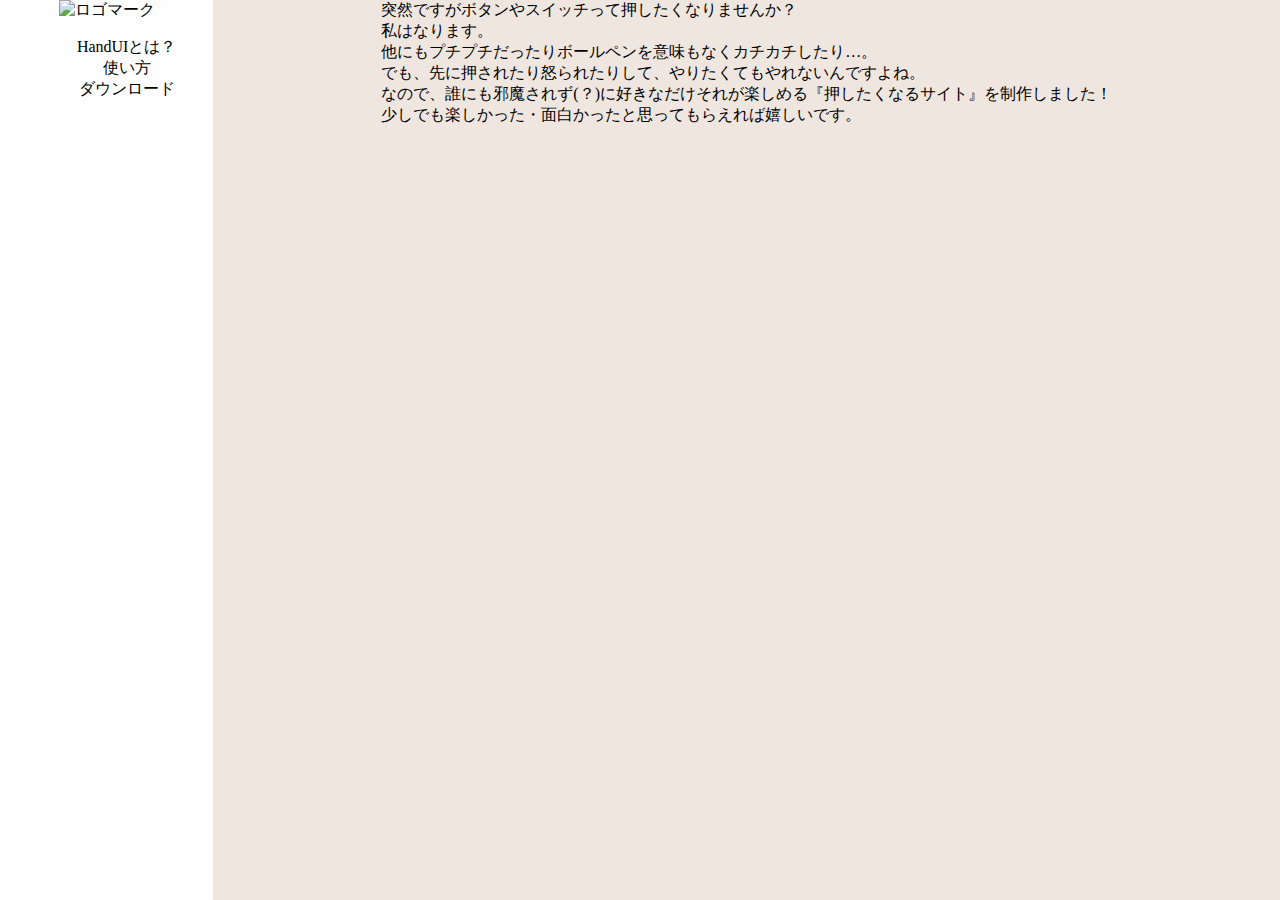
==== index.html @ 385af8a1 "HandUIのHPの新規ファイルです。" ====
<!DOCTYPE html>
<html lang="ja">
<head>
  <meta charset="UTF-8">
  <meta name="viewport" content="width=device-width">
  <link href="css/index.css" rel="stylesheet" >
  <title>Hand_UI</title>
</head>

<body>
  <div class="Container">
    <div class="aside">
      <img src="image/logo.png" alt="ロゴマーク">
      <nav class="Nav">
        <ul>
          <li>HandUIとは？</li>
          <li>使い方</li>
          <li>ダウンロード</li>
        </ul>
      </nav>
    </div>
    <main class="Main">
      突然ですがボタンやスイッチって押したくなりませんか？<br>
      私はなります。<br>
      他にもプチプチだったりボールペンを意味もなくカチカチしたり…。<br>
      でも、先に押されたり怒られたりして、やりたくてもやれないんですよね。<br>
      なので、誰にも邪魔されず(？)に好きなだけそれが楽しめる『押したくなるサイト』を制作しました！<br>
      少しでも楽しかった・面白かったと思ってもらえれば嬉しいです。
    </main>
  </div>

  <!--<a href="/Hand_UI.zip" download>ダウンロード</a>-->
</body>
</html>
---- css/index.css ----
body {
  all: initial;
  background-color: #EFE6E0;
}

.Container {
    display: grid;
    grid-template-columns: minmax(160px, 0.4fr) 2fr;
    align-items: start;
}

.aside{
  position: sticky;
  top: 0;
  height: 100vh;
  text-align: center;
  background-color: #fefefe;
}


.Main{
  height: 100vh;
  align-self: center;
  justify-self: center;
  background-color: #EFE6E0;
}

ul {
  list-style-type: none;
}
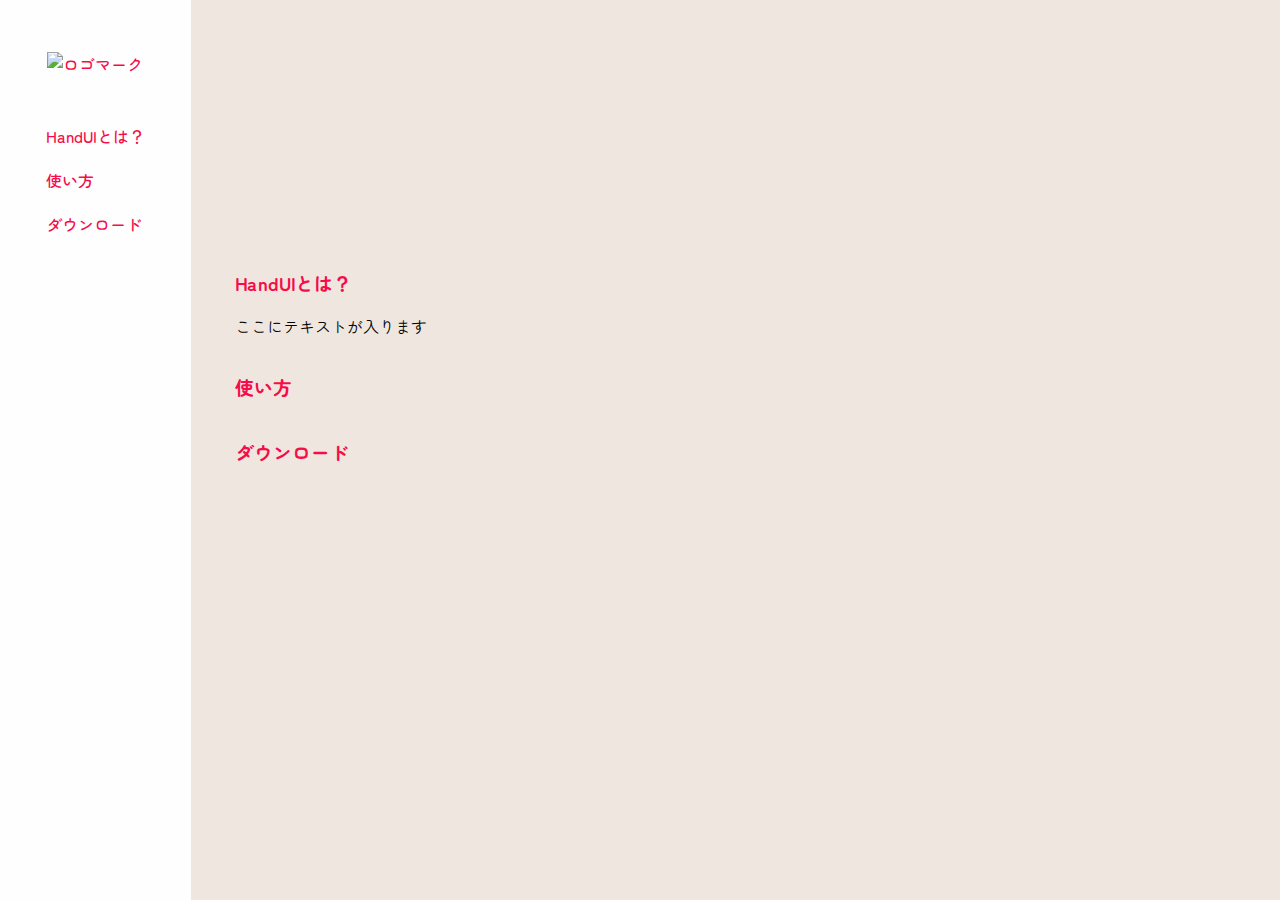
==== commit b4662767: "top画面を制作しました" ====
--- a/index.html
+++ b/index.html
@@ -3,6 +3,9 @@
 <head>
   <meta charset="UTF-8">
   <meta name="viewport" content="width=device-width">
+  <link rel="preconnect" href="https://fonts.googleapis.com">
+<link rel="preconnect" href="https://fonts.gstatic.com" crossorigin>
+<link href="https://fonts.googleapis.com/css2?family=Zen+Maru+Gothic:wght@400;500;700&display=swap" rel="stylesheet">
   <link href="css/index.css" rel="stylesheet" >
   <title>Hand_UI</title>
 </head>
@@ -10,7 +13,7 @@
 <body>
   <div class="Container">
     <div class="aside">
-      <img src="image/logo.png" alt="ロゴマーク">
+      <img src="image/logo.png" alt="ロゴマーク" id="logo">
       <nav class="Nav">
         <ul>
           <li>HandUIとは？</li>
@@ -20,12 +23,17 @@
       </nav>
     </div>
     <main class="Main">
-      突然ですがボタンやスイッチって押したくなりませんか？<br>
-      私はなります。<br>
-      他にもプチプチだったりボールペンを意味もなくカチカチしたり…。<br>
-      でも、先に押されたり怒られたりして、やりたくてもやれないんですよね。<br>
-      なので、誰にも邪魔されず(？)に好きなだけそれが楽しめる『押したくなるサイト』を制作しました！<br>
-      少しでも楽しかった・面白かったと思ってもらえれば嬉しいです。
+      <video src="/pythonデモ動画_高画質.mp4" loop autoplay muted></video>
+      <div class="about">
+        <h3>HandUIとは？</h3>
+        <p>ここにテキストが入ります</p>
+      </div>
+      <div class="use">
+        <h3>使い方</h3>
+      </div>
+      <div class="dl">
+        <h3>ダウンロード</h3>
+      </div>
     </main>
   </div>
 
--- a/css/index.css
+++ b/css/index.css
@@ -1,30 +1,58 @@
 body {
   all: initial;
   background-color: #EFE6E0;
+  font-family: 'Zen Maru Gothic', sans-serif;
+  color: #F70B48;
 }
 
 .Container {
     display: grid;
-    grid-template-columns: minmax(160px, 0.4fr) 2fr;
+    grid-template-columns: minmax(160px, 0.35fr) 2fr;
     align-items: start;
 }
 
 .aside{
   position: sticky;
   top: 0;
+  display: flex;
+  flex-direction: column;
+  align-items: center;
   height: 100vh;
-  text-align: center;
   background-color: #fefefe;
+  font-weight: 500;
+}
+
+img#logo{
+  padding-top:52px;
+  padding-bottom:22px;
+}
+
+
+ul {
+  list-style-type: none;
+  padding-left: 0px;
+}
+
+li {
+  padding-top:10px;
+  padding-bottom:10px;
 }
 
 
 .Main{
-  height: 100vh;
-  align-self: center;
+  display: flex;
+  flex-direction: column;
   justify-self: center;
   background-color: #EFE6E0;
 }
 
-ul {
-  list-style-type: none;
+video {
+  border-radius: 50px;
+  width: 1000px;
+  margin-top: 50px;
+  margin-bottom: 50px;
 }
+
+p {
+  color: black;
+}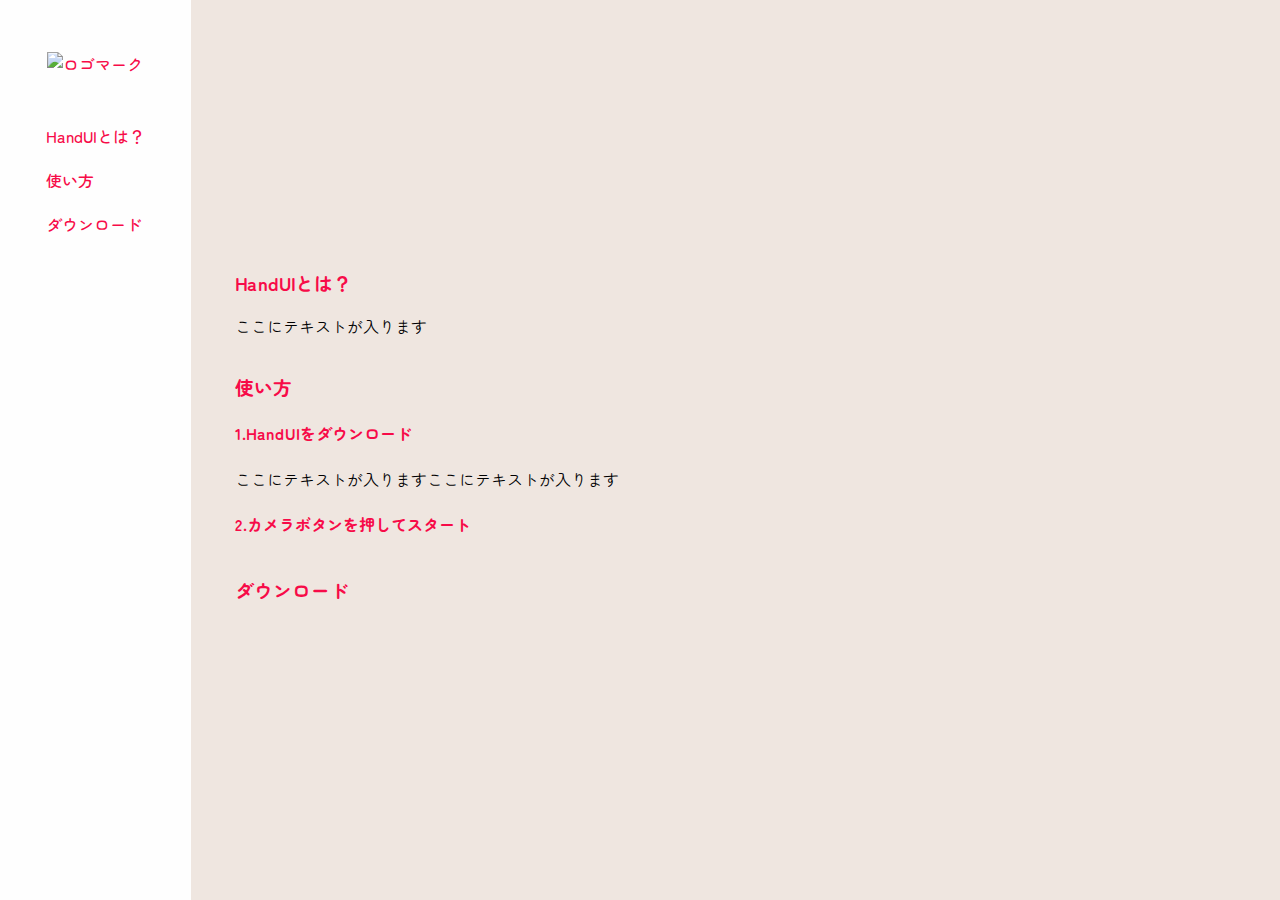
==== commit 985d126f: "使い方のレイアウト、フォントの設定、cssの追加をしました" ====
--- a/index.html
+++ b/index.html
@@ -4,8 +4,9 @@
   <meta charset="UTF-8">
   <meta name="viewport" content="width=device-width">
   <link rel="preconnect" href="https://fonts.googleapis.com">
-<link rel="preconnect" href="https://fonts.gstatic.com" crossorigin>
-<link href="https://fonts.googleapis.com/css2?family=Zen+Maru+Gothic:wght@400;500;700&display=swap" rel="stylesheet">
+  <link rel="preconnect" href="https://fonts.gstatic.com" crossorigin>
+  <link href="https://fonts.googleapis.com/css2?family=Zen+Maru+Gothic:wght@400;500;700&display=swap" rel="stylesheet">
+  <link href="css/ress.css" rel="stylesheet" >
   <link href="css/index.css" rel="stylesheet" >
   <title>Hand_UI</title>
 </head>
@@ -30,6 +31,13 @@
       </div>
       <div class="use">
         <h3>使い方</h3>
+        <div class="box">
+          <h4>1.HandUIをダウンロード</h4>
+          <p>ここにテキストが入りますここにテキストが入ります</p>
+        </div>
+        <div class="box">
+          <h4>2.カメラボタンを押してスタート</h4>
+        </div>
       </div>
       <div class="dl">
         <h3>ダウンロード</h3>
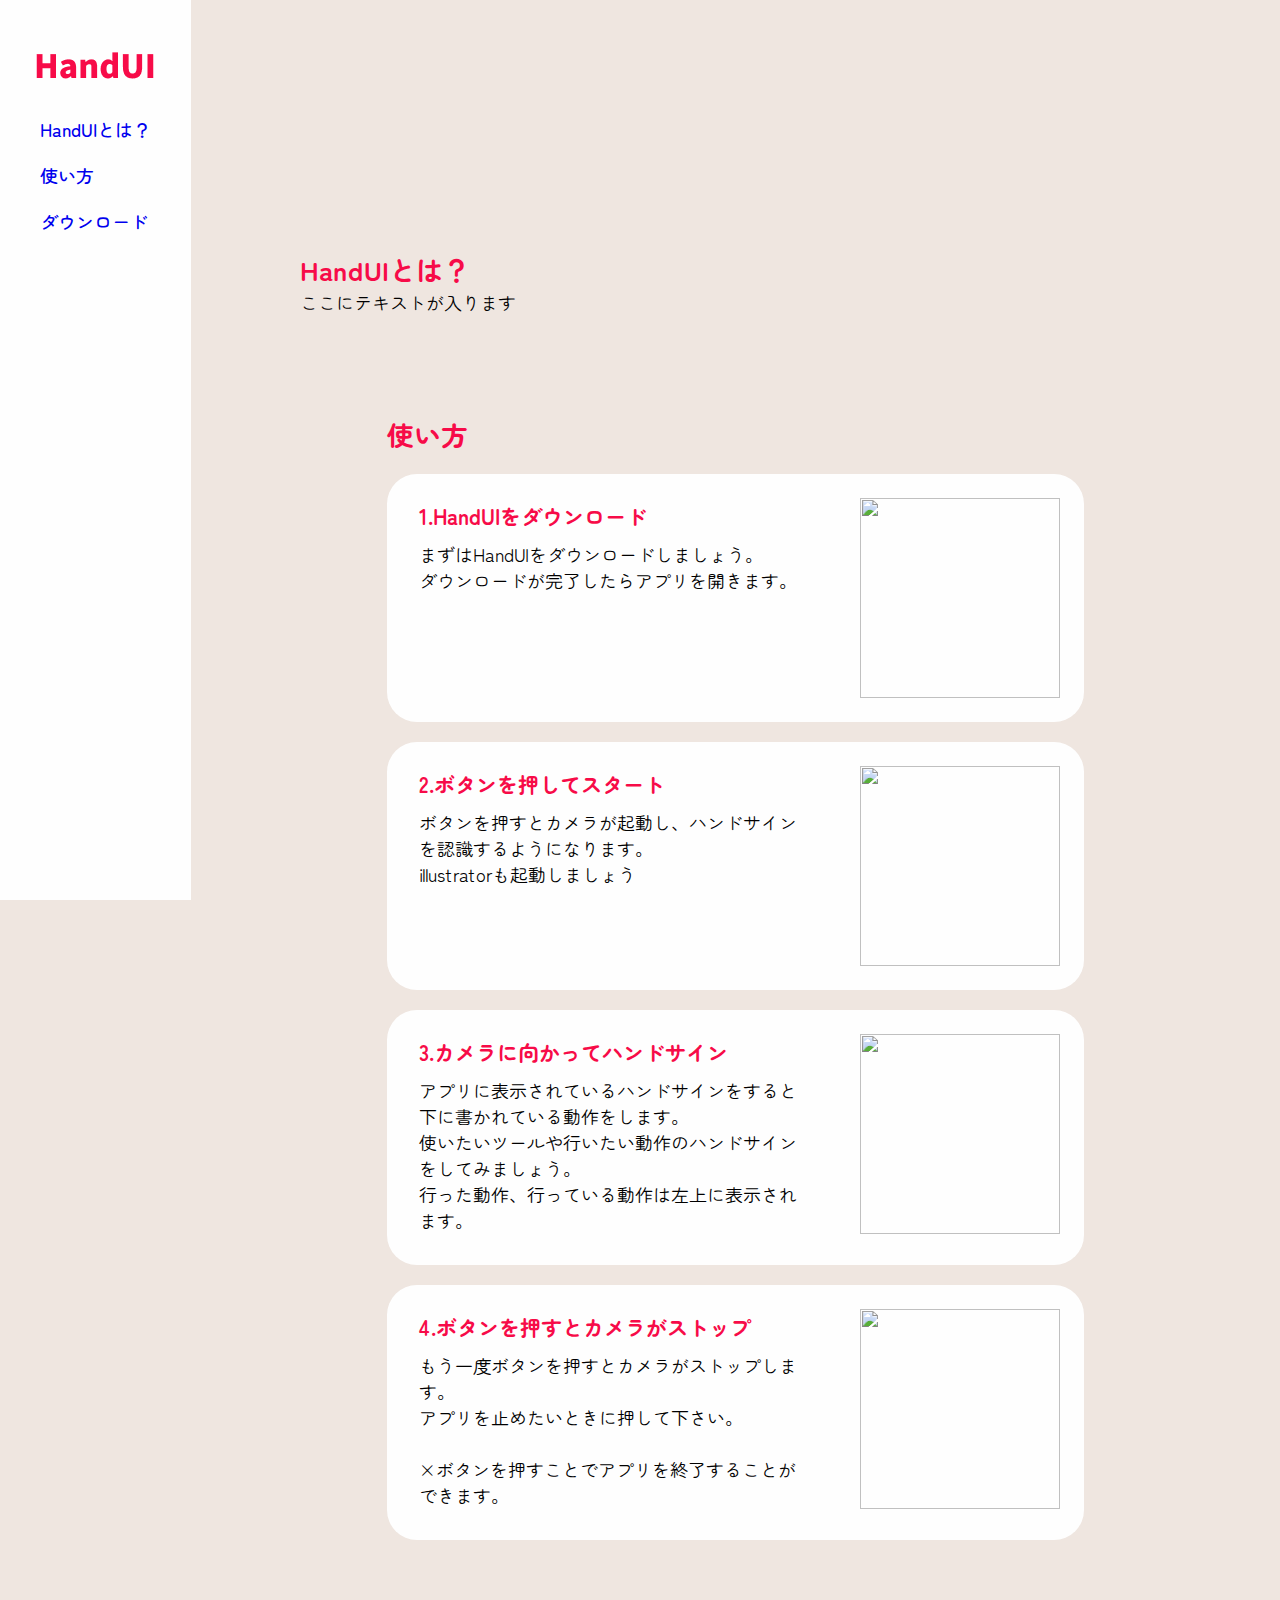
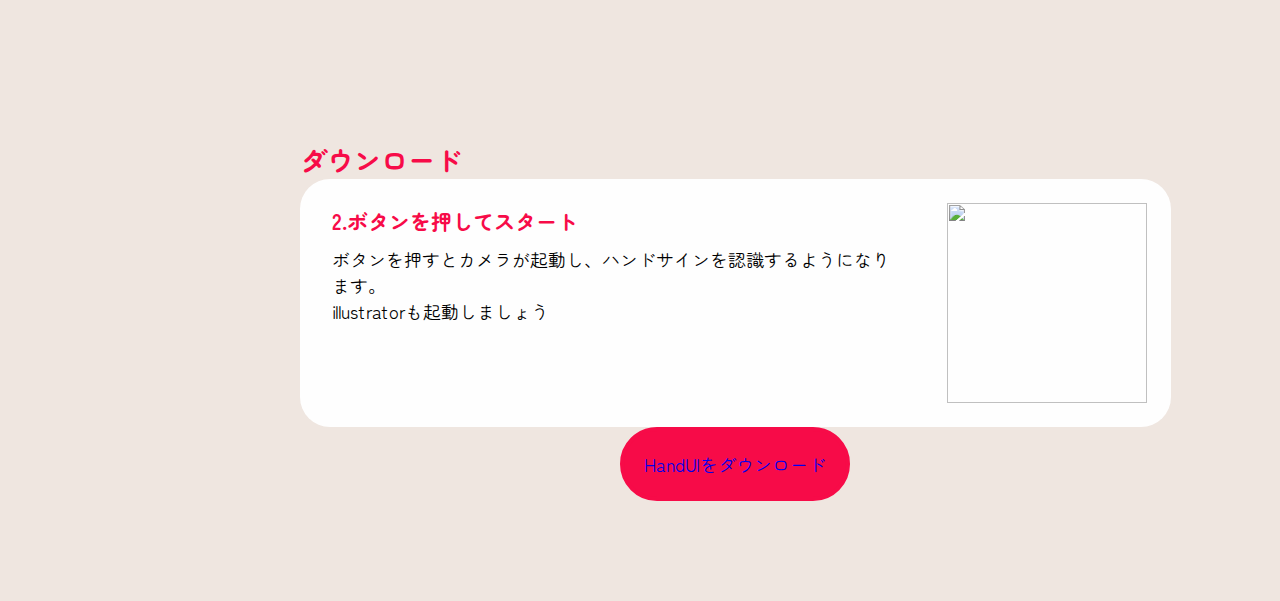
==== commit a4fc5b1d: "ページ内リンクするようにしました。ダウンロードボタンを設置しました" ====
--- a/index.html
+++ b/index.html
@@ -14,37 +14,74 @@
 <body>
   <div class="Container">
     <div class="aside">
-      <img src="image/logo.png" alt="ロゴマーク" id="logo">
+      <a href="#Top"><img src="image/logo.png" alt="ロゴマーク" id="logo"></a>
       <nav class="Nav">
         <ul>
-          <li>HandUIとは？</li>
-          <li>使い方</li>
-          <li>ダウンロード</li>
+          <li><a href="#About">HandUIとは？</a></li>
+          <li><a href="#Use">使い方</a></li>
+          <li><a href="#Dl">ダウンロード</a></li>
         </ul>
       </nav>
     </div>
-    <main class="Main">
+    <main class="Main" id="Top">
       <video src="/pythonデモ動画_高画質.mp4" loop autoplay muted></video>
-      <div class="about">
-        <h3>HandUIとは？</h3>
+      <div class="about" id="About">
+        <h2>HandUIとは？</h2>
         <p>ここにテキストが入ります</p>
       </div>
-      <div class="use">
-        <h3>使い方</h3>
+      <div class="use" id="Use">
+        <h2>使い方</h2>
         <div class="box">
-          <h4>1.HandUIをダウンロード</h4>
-          <p>ここにテキストが入りますここにテキストが入ります</p>
+          <div class="text">
+            <h3>1.HandUIをダウンロード</h3>
+            <p>まずはHandUIをダウンロードしましょう。<br/>
+            ダウンロードが完了したらアプリを開きます。</p>
+          </div>
+          <img src="image/test.png" id="use" width="200px" height="200px">
         </div>
         <div class="box">
-          <h4>2.カメラボタンを押してスタート</h4>
+          <div class="text">
+            <h3>2.ボタンを押してスタート</h3>
+            <p>ボタンを押すとカメラが起動し、ハンドサインを認識するようになります。<br/>
+            illustratorも起動しましょう</p>
+          </div>
+          <img src="image/test.png" id="use" width="200px" height="200px">
+        </div>
+        <div class="box">
+          <div class="text">
+            <h3>3.カメラに向かってハンドサイン</h3>
+            <p>アプリに表示されているハンドサインをすると下に書かれている動作をします。<br/>
+            使いたいツールや行いたい動作のハンドサインをしてみましょう。<br/>
+            行った動作、行っている動作は左上に表示されます。</p>
+          </div>
+          <img src="image/test.png" id="use" width="200px" height="200px">
+        </div>
+        <div class="box">
+          <div class="text">
+            <h3>4.ボタンを押すとカメラがストップ</h3>
+            <p>もう一度ボタンを押すとカメラがストップします。<br/>
+            アプリを止めたいときに押して下さい。<br/><br/>
+            ×ボタンを押すことでアプリを終了することができます。</p>
+          </div>
+          <img src="image/test.png" id="use" width="200px" height="200px">
         </div>
       </div>
-      <div class="dl">
-        <h3>ダウンロード</h3>
+      <div class="dl" id="Dl">
+        <h2>ダウンロード</h2>
+        <div class="box">
+          <div class="text">
+            <h3>2.ボタンを押してスタート</h3>
+            <p>ボタンを押すとカメラが起動し、ハンドサインを認識するようになります。<br/>
+            illustratorも起動しましょう</p>
+          </div>
+          <img src="image/test.png" id="use" width="200px" height="200px">
+        </div>
+        <div class="dl_btn">
+          <a href="/HandUI_illustrator.zip" download>HandUIをダウンロード</a>
+        </div>
       </div>
     </main>
   </div>
 
-  <!--<a href="/Hand_UI.zip" download>ダウンロード</a>-->
 </body>
 </html>--- a/css/ress.css
+++ b/css/ress.css
@@ -0,0 +1 @@
+html{-webkit-text-size-adjust:100%;box-sizing:border-box;-moz-tab-size:4;tab-size:4;word-break:normal}*,:after,:before{background-repeat:no-repeat;box-sizing:inherit}:after,:before{text-decoration:inherit;vertical-align:inherit}*{margin:0;padding:0}hr{color:inherit;height:0;overflow:visible}details,main{display:block}summary{display:list-item}small{font-size:80%}[hidden]{display:none}abbr[title]{border-bottom:none;text-decoration:underline;text-decoration:underline dotted}a{background-color:transparent}a:active,a:hover{outline-width:0}code,kbd,pre,samp{font-family:monospace,monospace}pre{font-size:1em}b,strong{font-weight:bolder}sub,sup{font-size:75%;line-height:0;position:relative;vertical-align:baseline}sub{bottom:-.25em}sup{top:-.5em}table{border-color:inherit;text-indent:0}iframe{border-style:none}input{border-radius:0}[type=number]::-webkit-inner-spin-button,[type=number]::-webkit-outer-spin-button{height:auto}[type=search]{-webkit-appearance:textfield;outline-offset:-2px}[type=search]::-webkit-search-decoration{-webkit-appearance:none}textarea{overflow:auto;resize:vertical}button,input,optgroup,select,textarea{font:inherit}optgroup{font-weight:700}button{overflow:visible}button,select{text-transform:none}[role=button],[type=button],[type=reset],[type=submit],button{cursor:pointer}[type=button]::-moz-focus-inner,[type=reset]::-moz-focus-inner,[type=submit]::-moz-focus-inner,button::-moz-focus-inner{border-style:none;padding:0}[type=button]::-moz-focus-inner,[type=reset]::-moz-focus-inner,[type=submit]::-moz-focus-inner,button:-moz-focusring{outline:1px dotted ButtonText}[type=reset],[type=submit],button,html [type=button]{-webkit-appearance:button}button,input,select,textarea{background-color:transparent;border-style:none}a:focus,button:focus,input:focus,select:focus,textarea:focus{outline-width:0}select{-moz-appearance:none;-webkit-appearance:none}select::-ms-expand{display:none}select::-ms-value{color:currentColor}legend{border:0;color:inherit;display:table;max-width:100%;white-space:normal}::-webkit-file-upload-button{-webkit-appearance:button;color:inherit;font:inherit}[disabled]{cursor:default}img{border-style:none}progress{vertical-align:baseline}[aria-busy=true]{cursor:progress}[aria-controls]{cursor:pointer}[aria-disabled=true]{cursor:default}--- a/css/index.css
+++ b/css/index.css
@@ -2,13 +2,14 @@
   all: initial;
   background-color: #EFE6E0;
   font-family: 'Zen Maru Gothic', sans-serif;
+  font-size: 18px;
   color: #F70B48;
 }
 
 .Container {
-    display: grid;
-    grid-template-columns: minmax(160px, 0.35fr) 2fr;
-    align-items: start;
+  display: grid;
+  grid-template-columns: minmax(160px, 0.35fr) 2fr;
+  align-items: start;
 }
 
 .aside{
@@ -20,13 +21,19 @@
   height: 100vh;
   background-color: #fefefe;
   font-weight: 500;
+  font-size: 18px;
+}
+
+a{
+  text-decoration:none;
 }
 
 img#logo{
+  width: 100%;
+  max-width: 125px;
   padding-top:52px;
   padding-bottom:22px;
 }
-
 
 ul {
   list-style-type: none;
@@ -38,21 +45,143 @@
   padding-bottom:10px;
 }
 
-
 .Main{
   display: flex;
   flex-direction: column;
-  justify-self: center;
-  background-color: #EFE6E0;
+  margin-left: 10%;
+  margin-right: 10%;
 }
 
 video {
   border-radius: 50px;
-  width: 1000px;
+  width: 100%;
   margin-top: 50px;
   margin-bottom: 50px;
 }
 
 p {
   color: black;
+}
+
+.use{
+  display: flex;
+  flex-direction: column;
+  justify-content: center;
+  align-items: stretch;
+  gap: 20px;
+  margin-left: 10%;
+  margin-right: 10%;
+  margin-top: 100px;
+  margin-bottom: 100px;
+}
+
+.box {
+  display: flex;
+  justify-content: space-between;
+  background-color: #fefefe;
+  border-radius: 30px;
+}
+
+h3{
+  padding-bottom: 10px;
+}
+
+.text{
+  display: flex;
+  flex-direction: column;
+  padding: 2rem;
+  padding-top: 1.5em;
+}
+
+img#use{
+  padding: 1.5rem;
+}
+
+.dl{
+  display: flex;
+  flex-direction: column;
+  margin-top: 100px;
+  margin-bottom: 100px;
+}
+
+.dl_btn{
+  border-radius: 100px;
+  padding: 20px;
+  box-sizing: border-box;
+  background:  #F70B48;
+  color: #FFF;
+  text-align: center;
+  margin: auto;
+  transition: .4s;
+  border: solid 4px #F70B48;
+}
+.dl_btn:hover{
+  background: #fefefe;
+  color: white;
+}
+
+@media (min-width: 481px) and (max-width: 1000px) {
+  .Container {
+    display: grid;
+    grid-template-columns: 1fr;
+  }
+  .aside{
+    position: sticky;
+    top: 0;
+    height: 90px;
+    display: flex;
+    flex-direction: row;
+    justify-content:space-between;
+    background-color: #fefefe;
+  }
+  img#logo{
+    width: auto;
+    padding: 10px;
+    margin-left: 20px;
+  }
+  ul {
+    display: flex;
+    list-style: none;
+    list-style-type: none;
+    margin-right: 20px;
+  }
+  li {
+    margin-left: 0.5em;
+    margin-right: 0.5em;
+  }
+}
+
+/*
+ * Smart Phone
+ * ブラウザの幅が 480px 以下の時にスタイルが適応されるようにしましょう
+ */
+@media (max-width: 480px) {
+  .Container {
+    display: grid;
+    grid-template-columns: 1fr;
+  }
+  .aside{
+    position: sticky;
+    top: 0;
+    height: 60px;
+    display: flex;
+    flex-direction: row;
+    justify-content:space-between;
+    background-color: #fefefe;
+  }
+  img#logo{
+    padding: 10px;
+    margin-left: 10px;
+  }
+  ul {
+    display: flex;
+    list-style: none;
+    list-style-type: none;
+    margin-right: 20px;
+  }
+  li {
+    margin-left: 0.5em;
+    margin-right: 0.5em;
+  }
+  
 }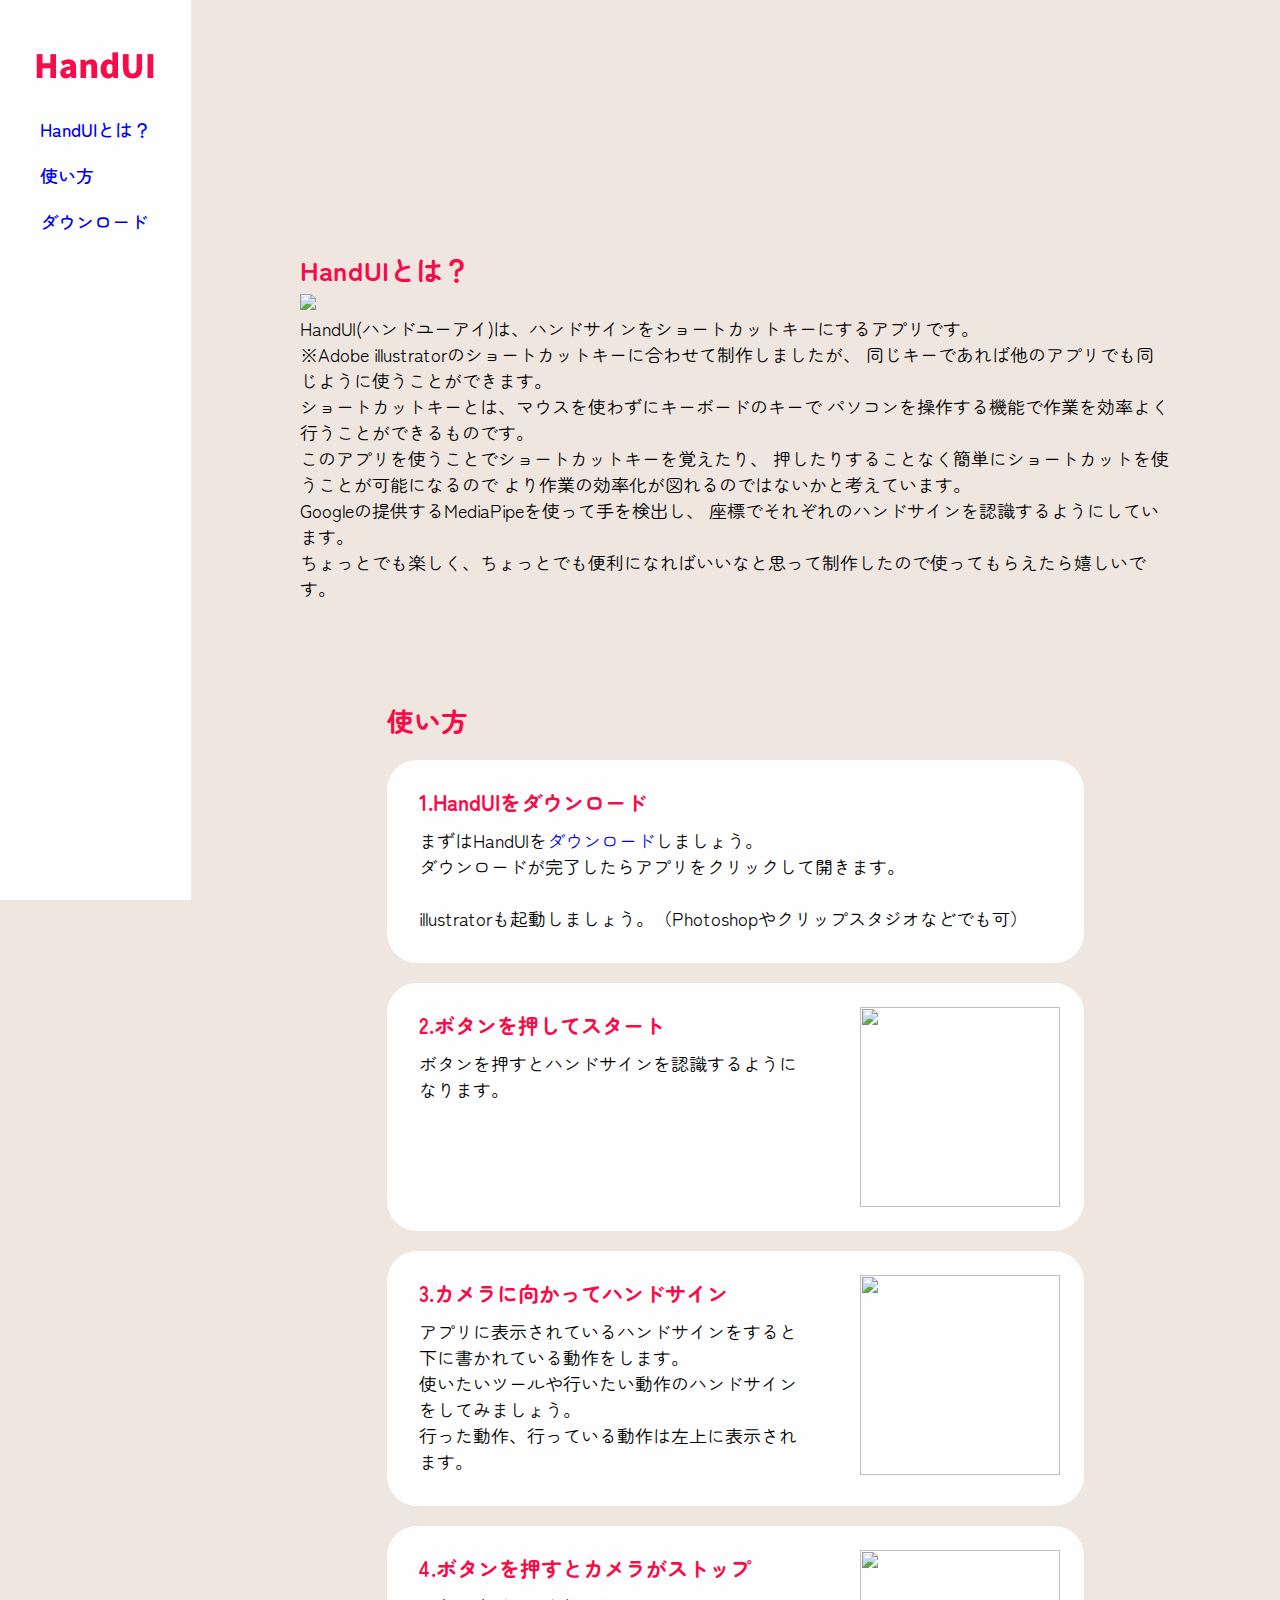
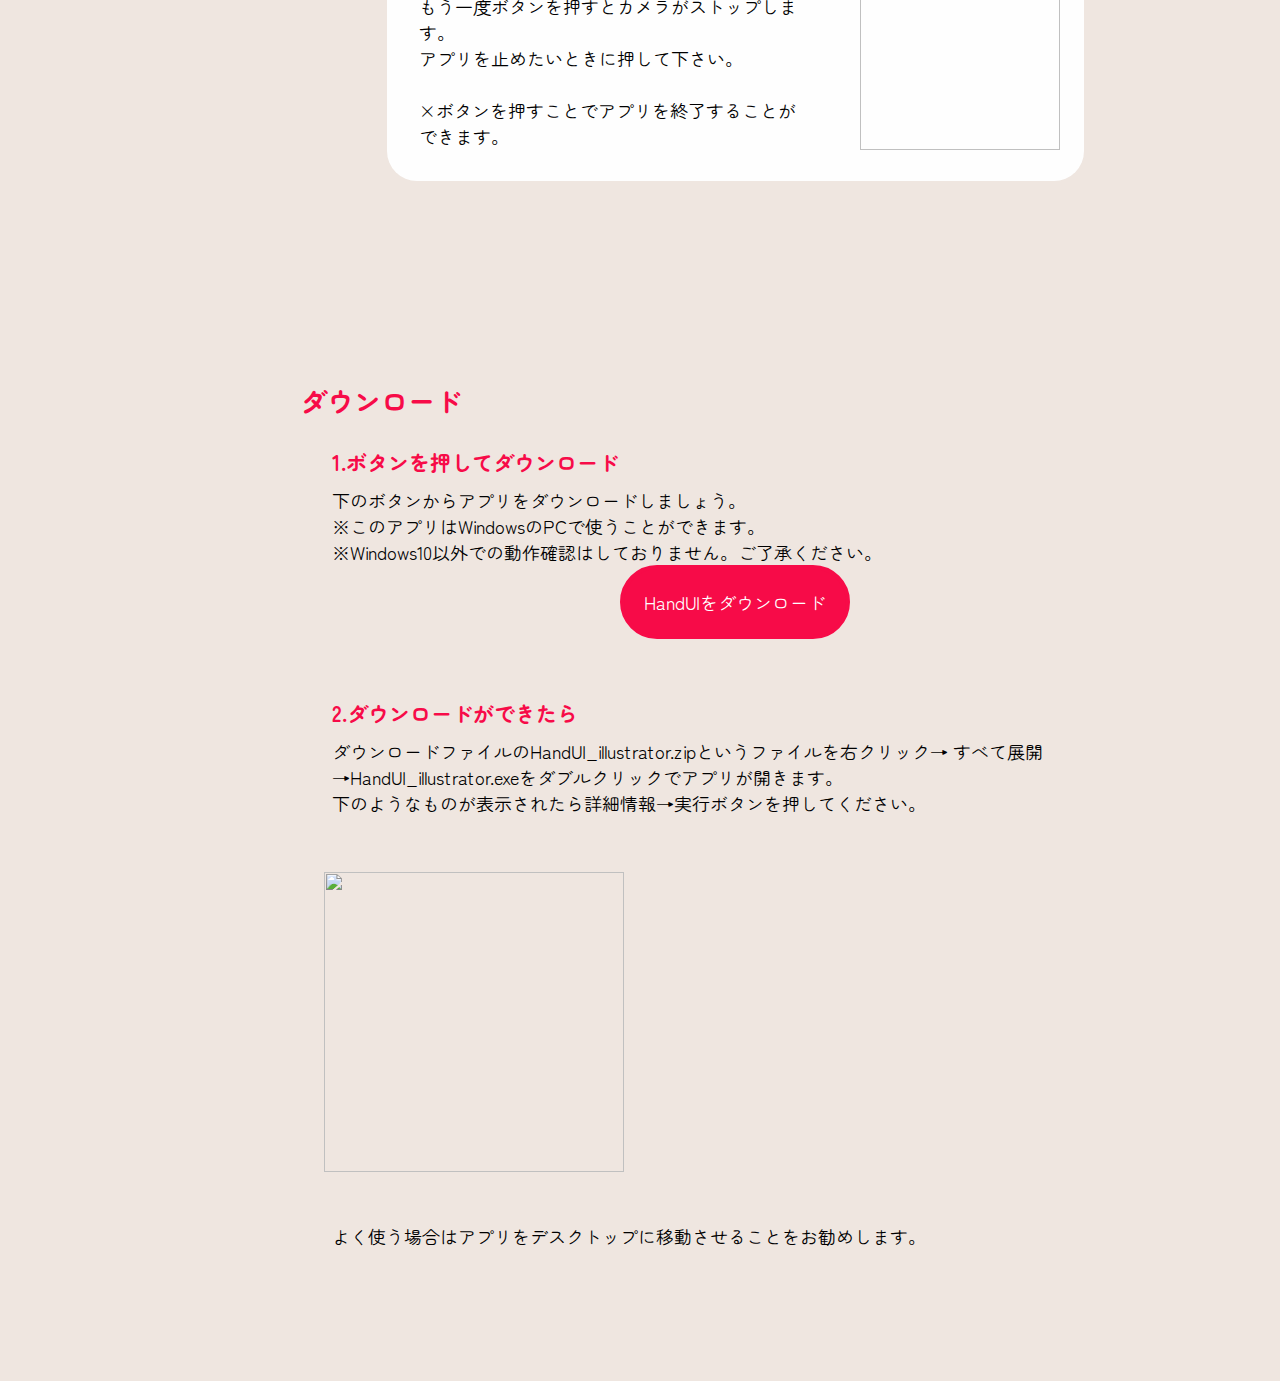
==== commit 118e79eb: "文章や画像を追加しました。ページ内スクロールをするようにしました。" ====
--- a/index.html
+++ b/index.html
@@ -6,14 +6,14 @@
   <link rel="preconnect" href="https://fonts.googleapis.com">
   <link rel="preconnect" href="https://fonts.gstatic.com" crossorigin>
   <link href="https://fonts.googleapis.com/css2?family=Zen+Maru+Gothic:wght@400;500;700&display=swap" rel="stylesheet">
-  <link href="css/ress.css" rel="stylesheet" >
-  <link href="css/index.css" rel="stylesheet" >
+  <link href="css/ress.css" rel="stylesheet">
+  <link href="css/index.css" rel="stylesheet">
   <title>Hand_UI</title>
 </head>
 
 <body>
   <div class="Container">
-    <div class="aside">
+    <div class="aside" id="header">
       <a href="#Top"><img src="image/logo.png" alt="ロゴマーク" id="logo"></a>
       <nav class="Nav">
         <ul>
@@ -27,25 +27,40 @@
       <video src="/pythonデモ動画_高画質.mp4" loop autoplay muted></video>
       <div class="about" id="About">
         <h2>HandUIとは？</h2>
-        <p>ここにテキストが入ります</p>
+        <div class="setumei">
+          <img src="image/apuri.svg" id="apuri" height="600px" >
+          <div class="setu_text">
+            <p>HandUI(ハンドユーアイ)は、ハンドサインをショートカットキーにするアプリです。<br/>
+            ※Adobe illustratorのショートカットキーに合わせて制作しましたが、
+            同じキーであれば他のアプリでも同じように使うことができます。</p>
+            <p>ショートカットキーとは、マウスを使わずにキーボードのキーで
+            パソコンを操作する機能で作業を効率よく行うことができるものです。</p>
+            <p>このアプリを使うことでショートカットキーを覚えたり、
+            押したりすることなく簡単にショートカットを使うことが可能になるので
+            より作業の効率化が図れるのではないかと考えています。</p>
+            <p>Googleの提供するMediaPipeを使って手を検出し、
+            座標でそれぞれのハンドサインを認識するようにしています。</p>
+          </div>
+        </div>
+        <p>ちょっとでも楽しく、ちょっとでも便利になればいいなと思って制作したので使ってもらえたら嬉しいです。
+        </p>
       </div>
       <div class="use" id="Use">
         <h2>使い方</h2>
         <div class="box">
           <div class="text">
             <h3>1.HandUIをダウンロード</h3>
-            <p>まずはHandUIをダウンロードしましょう。<br/>
-            ダウンロードが完了したらアプリを開きます。</p>
+            <p>まずはHandUIを<a href="#Dl">ダウンロード</a>しましょう。<br/>
+            ダウンロードが完了したらアプリをクリックして開きます。<br/><br/>
+            illustratorも起動しましょう。（Photoshopやクリップスタジオなどでも可）</p>
           </div>
-          <img src="image/test.png" id="use" width="200px" height="200px">
         </div>
         <div class="box">
           <div class="text">
             <h3>2.ボタンを押してスタート</h3>
-            <p>ボタンを押すとカメラが起動し、ハンドサインを認識するようになります。<br/>
-            illustratorも起動しましょう</p>
+            <p>ボタンを押すとハンドサインを認識するようになります。</p>
           </div>
-          <img src="image/test.png" id="use" width="200px" height="200px">
+          <img src="image/use04.svg" id="use" width="200px" height="200px">
         </div>
         <div class="box">
           <div class="text">
@@ -54,7 +69,7 @@
             使いたいツールや行いたい動作のハンドサインをしてみましょう。<br/>
             行った動作、行っている動作は左上に表示されます。</p>
           </div>
-          <img src="image/test.png" id="use" width="200px" height="200px">
+          <img src="image/use02.svg" id="use" width="200px" height="200px">
         </div>
         <div class="box">
           <div class="text">
@@ -63,25 +78,43 @@
             アプリを止めたいときに押して下さい。<br/><br/>
             ×ボタンを押すことでアプリを終了することができます。</p>
           </div>
-          <img src="image/test.png" id="use" width="200px" height="200px">
+          <img src="image/use03.svg" id="use" width="200px" height="200px">
         </div>
       </div>
       <div class="dl" id="Dl">
         <h2>ダウンロード</h2>
-        <div class="box">
+        <div class="dl_box">
           <div class="text">
-            <h3>2.ボタンを押してスタート</h3>
-            <p>ボタンを押すとカメラが起動し、ハンドサインを認識するようになります。<br/>
-            illustratorも起動しましょう</p>
+            <h3>1.ボタンを押してダウンロード</h3>
+            <p>下のボタンからアプリをダウンロードしましょう。<br/>
+            ※このアプリはWindowsのPCで使うことができます。<br/>
+            ※Windows10以外での動作確認はしておりません。ご了承ください。</p>
+            <a class="dl_btn" href="/HandUI_illustrator.zip" download>HandUIをダウンロード</a>
           </div>
-          <img src="image/test.png" id="use" width="200px" height="200px">
-        </div>
-        <div class="dl_btn">
-          <a href="/HandUI_illustrator.zip" download>HandUIをダウンロード</a>
+          <div class="text">
+            <h3>2.ダウンロードができたら</h3>
+            <p>ダウンロードファイルのHandUI_illustrator.zipというファイルを右クリック→
+            すべて展開→HandUI_illustrator.exeをダブルクリックでアプリが開きます。
+            <br/>
+            下のようなものが表示されたら詳細情報→実行ボタンを押してください。
+            </p>
+          </div>
+          <img src="image/dl01.png" id="use" width="300px" height="300px">
+          <div class="text">
+            <p>よく使う場合はアプリをデスクトップに移動させることをお勧めします。</p>
+          </div>
         </div>
       </div>
     </main>
   </div>
 
+<script src="js/smooth-scroll.polyfills.min.js"></script>
+
+<script>
+var scroll = new SmoothScroll('a[href*="#"]', {
+	speed: 1000
+});
+</script>
+
 </body>
 </html>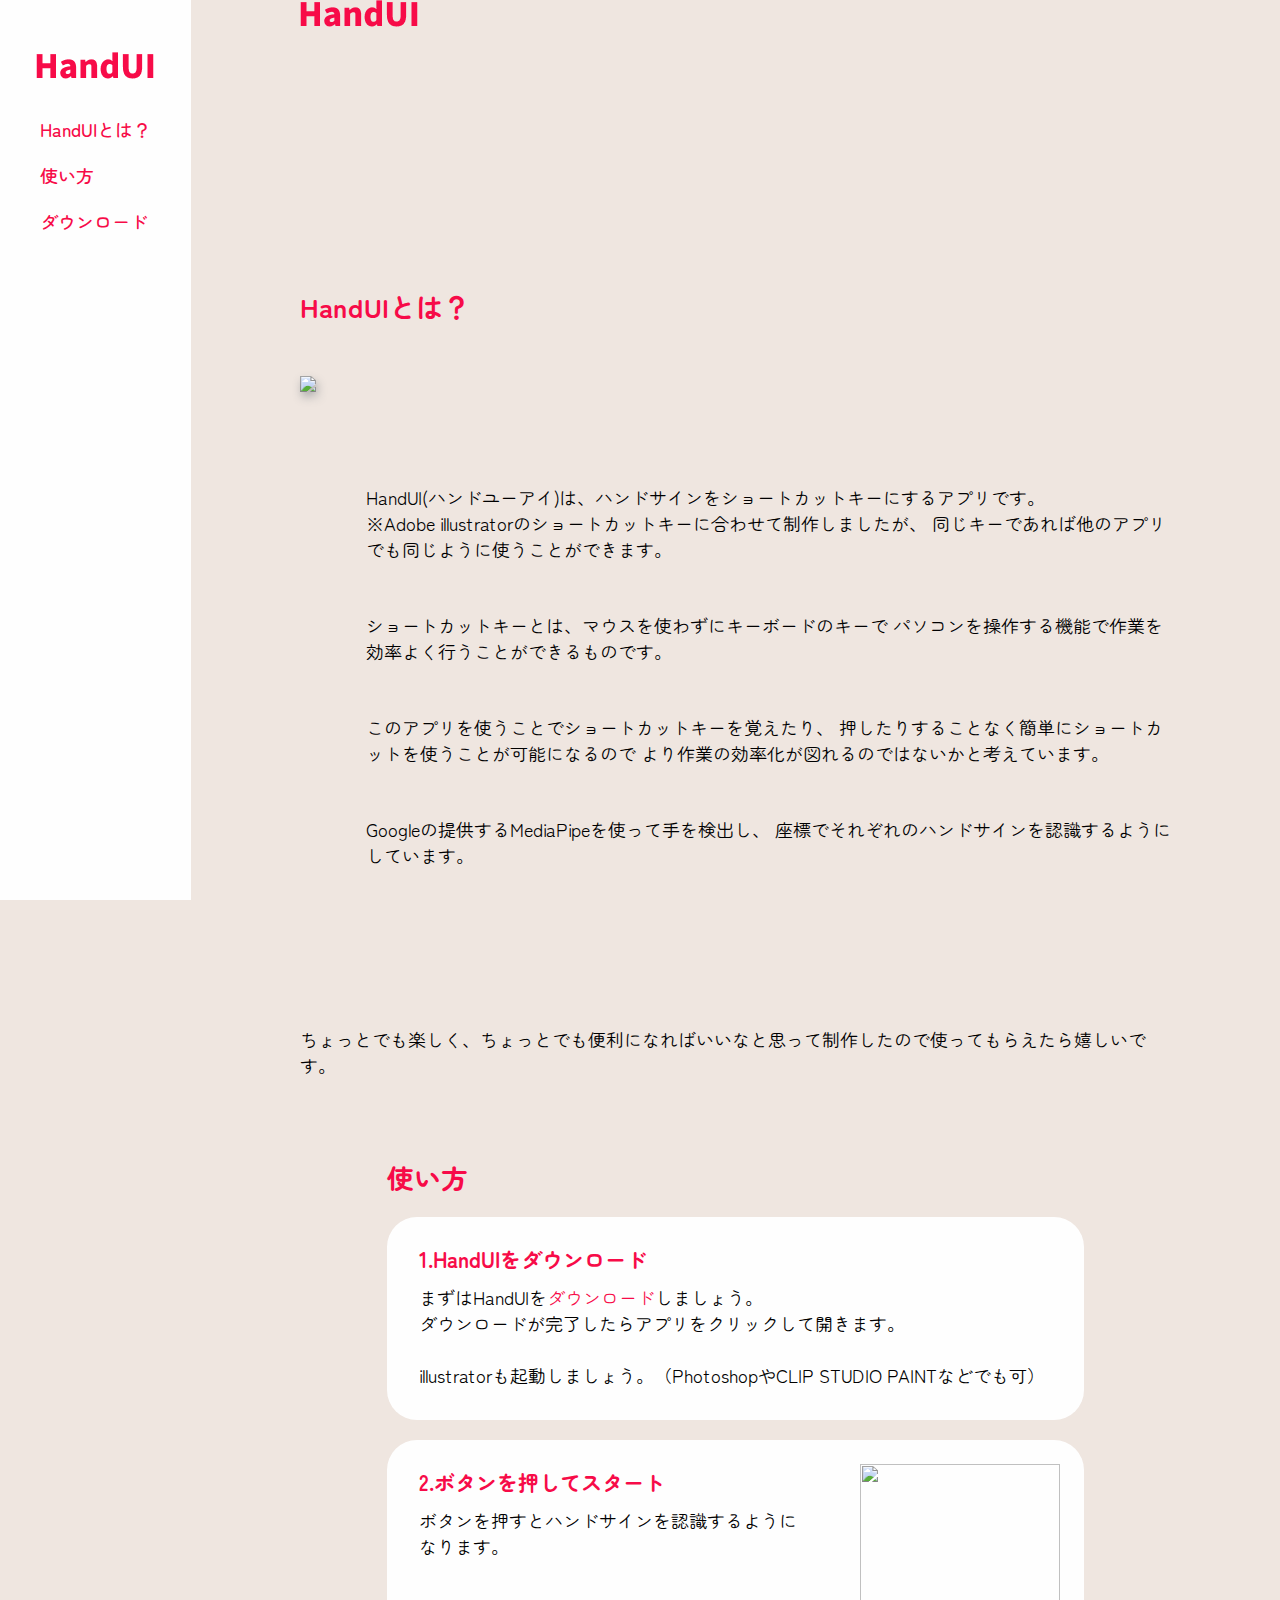
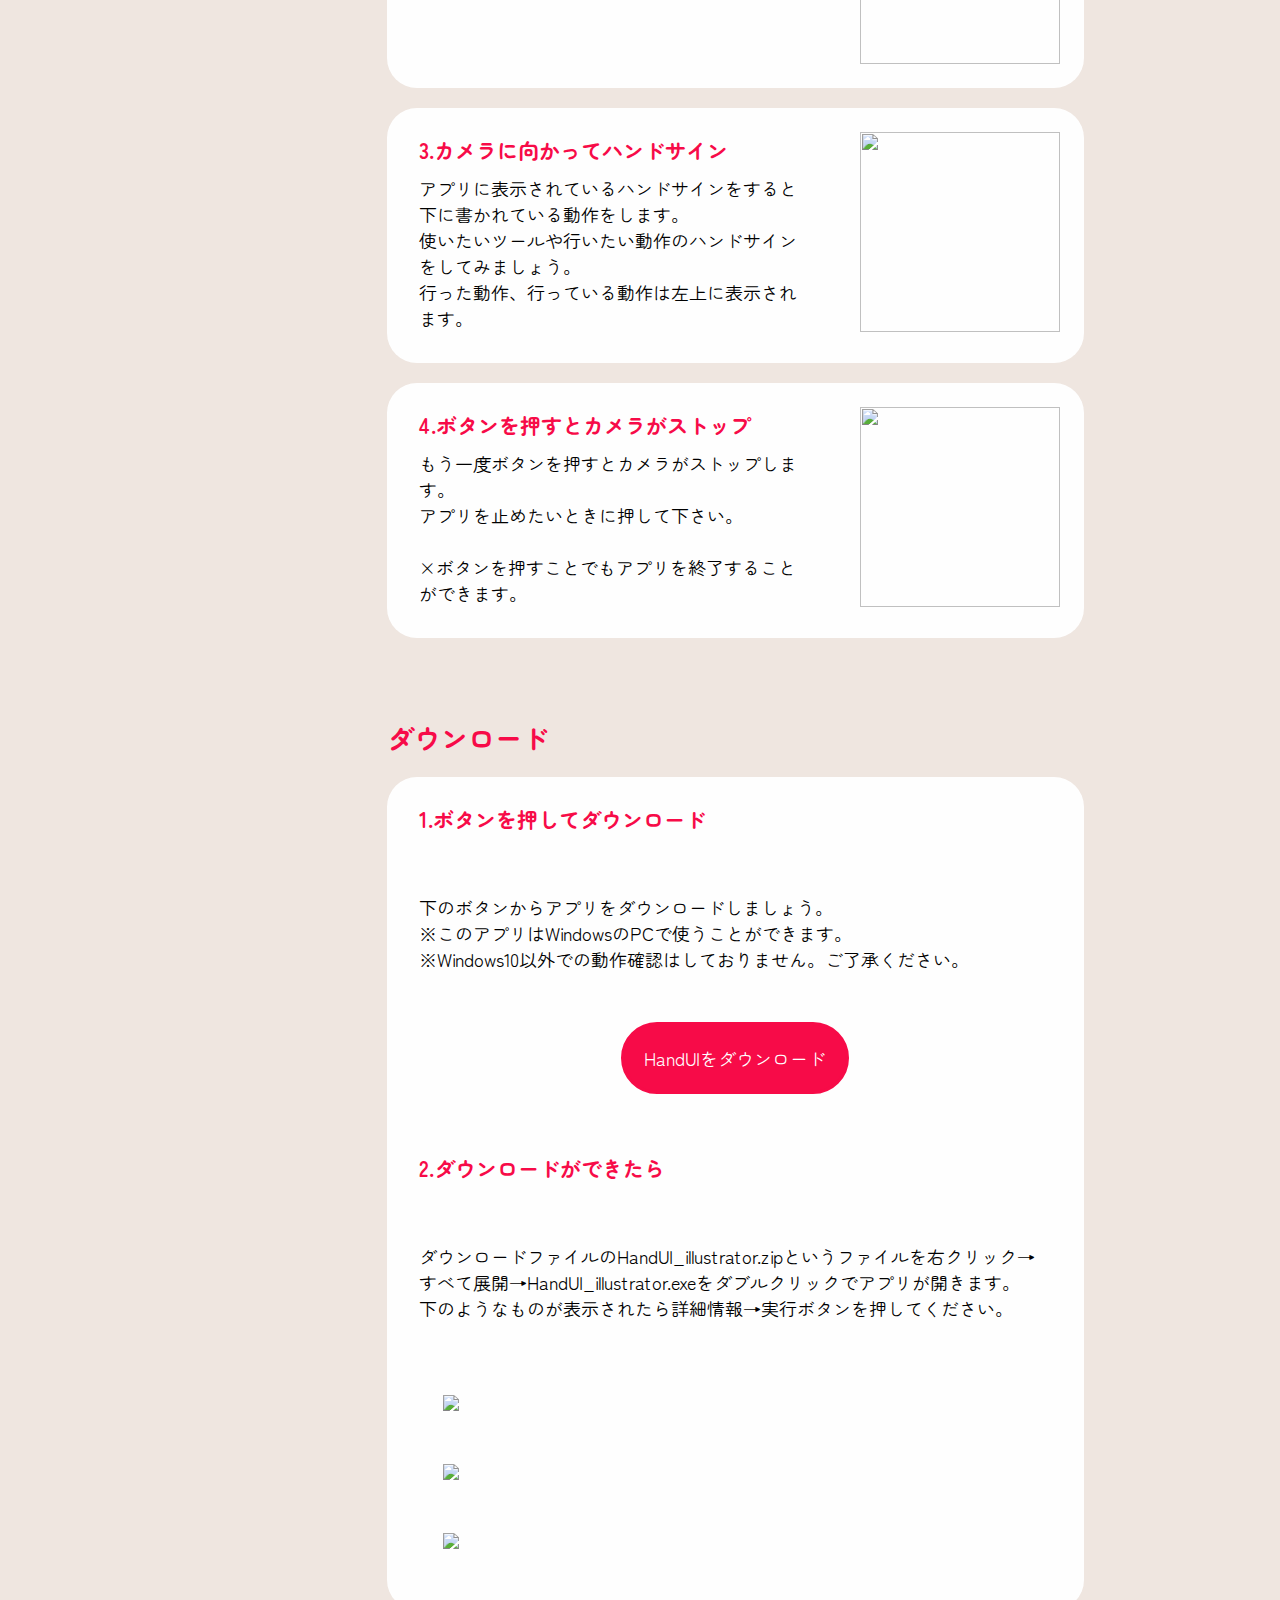
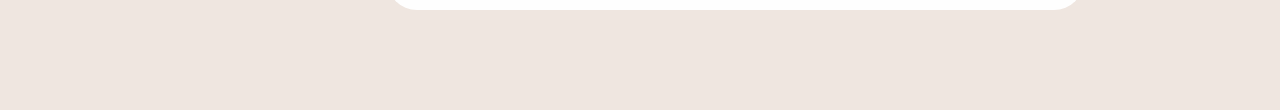
==== commit a25def93: "スライダーを追加しました" ====
--- a/index.html
+++ b/index.html
@@ -6,6 +6,8 @@
   <link rel="preconnect" href="https://fonts.googleapis.com">
   <link rel="preconnect" href="https://fonts.gstatic.com" crossorigin>
   <link href="https://fonts.googleapis.com/css2?family=Zen+Maru+Gothic:wght@400;500;700&display=swap" rel="stylesheet">
+  <link rel="stylesheet" href="slick/slick.css">
+  <link rel="stylesheet" href="slick/slick-theme.css">
   <link href="css/ress.css" rel="stylesheet">
   <link href="css/index.css" rel="stylesheet">
   <title>Hand_UI</title>
@@ -24,7 +26,10 @@
       </nav>
     </div>
     <main class="Main" id="Top">
-      <video src="/pythonデモ動画_高画質.mp4" loop autoplay muted></video>
+      <div class="douga">
+        <img src="image/logo.png" alt="ロゴマーク" id="top_logo">
+        <video src="/pythonデモ動画_高画質.mp4" loop autoplay muted></video>
+      </div>
       <div class="about" id="About">
         <h2>HandUIとは？</h2>
         <div class="setumei">
@@ -52,7 +57,7 @@
             <h3>1.HandUIをダウンロード</h3>
             <p>まずはHandUIを<a href="#Dl">ダウンロード</a>しましょう。<br/>
             ダウンロードが完了したらアプリをクリックして開きます。<br/><br/>
-            illustratorも起動しましょう。（Photoshopやクリップスタジオなどでも可）</p>
+            illustratorも起動しましょう。（PhotoshopやCLIP STUDIO PAINTなどでも可）</p>
           </div>
         </div>
         <div class="box">
@@ -76,7 +81,7 @@
             <h3>4.ボタンを押すとカメラがストップ</h3>
             <p>もう一度ボタンを押すとカメラがストップします。<br/>
             アプリを止めたいときに押して下さい。<br/><br/>
-            ×ボタンを押すことでアプリを終了することができます。</p>
+            ×ボタンを押すことでもアプリを終了することができます。</p>
           </div>
           <img src="image/use03.svg" id="use" width="200px" height="200px">
         </div>
@@ -84,24 +89,31 @@
       <div class="dl" id="Dl">
         <h2>ダウンロード</h2>
         <div class="dl_box">
-          <div class="text">
+          <div class="dl_text">
             <h3>1.ボタンを押してダウンロード</h3>
             <p>下のボタンからアプリをダウンロードしましょう。<br/>
             ※このアプリはWindowsのPCで使うことができます。<br/>
             ※Windows10以外での動作確認はしておりません。ご了承ください。</p>
             <a class="dl_btn" href="/HandUI_illustrator.zip" download>HandUIをダウンロード</a>
           </div>
-          <div class="text">
+          <div class="dl_text">
             <h3>2.ダウンロードができたら</h3>
             <p>ダウンロードファイルのHandUI_illustrator.zipというファイルを右クリック→
             すべて展開→HandUI_illustrator.exeをダブルクリックでアプリが開きます。
             <br/>
             下のようなものが表示されたら詳細情報→実行ボタンを押してください。
             </p>
-          </div>
-          <img src="image/dl01.png" id="use" width="300px" height="300px">
-          <div class="text">
-            <p>よく使う場合はアプリをデスクトップに移動させることをお勧めします。</p>
+            <div class="slider">
+              <div>
+                <img src="image/pen.png" id="use">
+              </div>
+              <div>
+                <img src="image/bang.png" id="use">
+              </div>
+              <div>
+                <img src="image/ok.png" id="use">
+              </div>
+            </div>
           </div>
         </div>
       </div>
@@ -110,10 +122,19 @@
 
 <script src="js/smooth-scroll.polyfills.min.js"></script>
 
+<script src="https://code.jquery.com/jquery-3.6.1.min.js" integrity="sha256-o88AwQnZB+VDvE9tvIXrMQaPlFFSUTR+nldQm1LuPXQ=" crossorigin="anonymous"></script>
+<script type="text/javascript" src="slick/slick.min.js"></script>
+
 <script>
-var scroll = new SmoothScroll('a[href*="#"]', {
-	speed: 1000
-});
+  var scroll = new SmoothScroll('a[href*="#"]', {
+	  speed: 1000
+  });
+
+  $(document).ready(function(){
+    $('.slider').slick({
+
+    });
+  });
 </script>
 
 </body>
--- a/css/index.css
+++ b/css/index.css
@@ -22,10 +22,12 @@
   background-color: #fefefe;
   font-weight: 500;
   font-size: 18px;
+  z-index: 1;
 }
 
 a{
   text-decoration:none;
+  color: #F70B48;
 }
 
 img#logo{
@@ -52,6 +54,13 @@
   margin-right: 10%;
 }
 
+.douga{
+  position: relative;
+}
+img#top_logo{
+  position: relative;
+}
+
 video {
   border-radius: 50px;
   width: 100%;
@@ -63,6 +72,28 @@
   color: black;
 }
 
+.about{
+  display: flex;
+  flex-direction: column;
+  gap: 50px;
+}
+
+.setumei{
+  display: flex;
+  align-items: center; 
+  gap: 50px;
+}
+.setu_text{
+  display: flex;
+  flex-direction: column;
+  row-gap: 50px;
+}
+img#apuri{
+  width: auto;
+  max-height: 100%;
+  filter: drop-shadow(2px 5px 5px #aaa);
+}
+
 .use{
   display: flex;
   flex-direction: column;
@@ -71,8 +102,8 @@
   gap: 20px;
   margin-left: 10%;
   margin-right: 10%;
-  margin-top: 100px;
-  margin-bottom: 100px;
+  margin-top: 80px;
+
 }
 
 .box {
@@ -100,8 +131,29 @@
 .dl{
   display: flex;
   flex-direction: column;
-  margin-top: 100px;
+  justify-content: center;
+  align-items: stretch;
+  gap: 20px;
+  margin-left: 10%;
+  margin-right: 10%;
+  margin-top: 80px;
   margin-bottom: 100px;
+}
+
+.dl_box {
+  display: flex;
+  flex-direction: column;
+  background-color: #fefefe;
+  border-radius: 30px;
+
+}
+
+.dl_text{
+  display: flex;
+  flex-direction: column;
+  padding: 2rem;
+  padding-top: 1.5em;
+  gap: 50px;
 }
 
 .dl_btn{
@@ -113,13 +165,17 @@
   text-align: center;
   margin: auto;
   transition: .4s;
-  border: solid 4px #F70B48;
+  border: solid 3px #F70B48;
 }
 .dl_btn:hover{
   background: #fefefe;
-  color: white;
-}
-
+  color: #F70B48;
+}
+
+.slider{
+  
+}
+/*tablet*/
 @media (min-width: 481px) and (max-width: 1000px) {
   .Container {
     display: grid;
@@ -151,10 +207,7 @@
   }
 }
 
-/*
- * Smart Phone
- * ブラウザの幅が 480px 以下の時にスタイルが適応されるようにしましょう
- */
+/*Smart Phone*/
 @media (max-width: 480px) {
   .Container {
     display: grid;
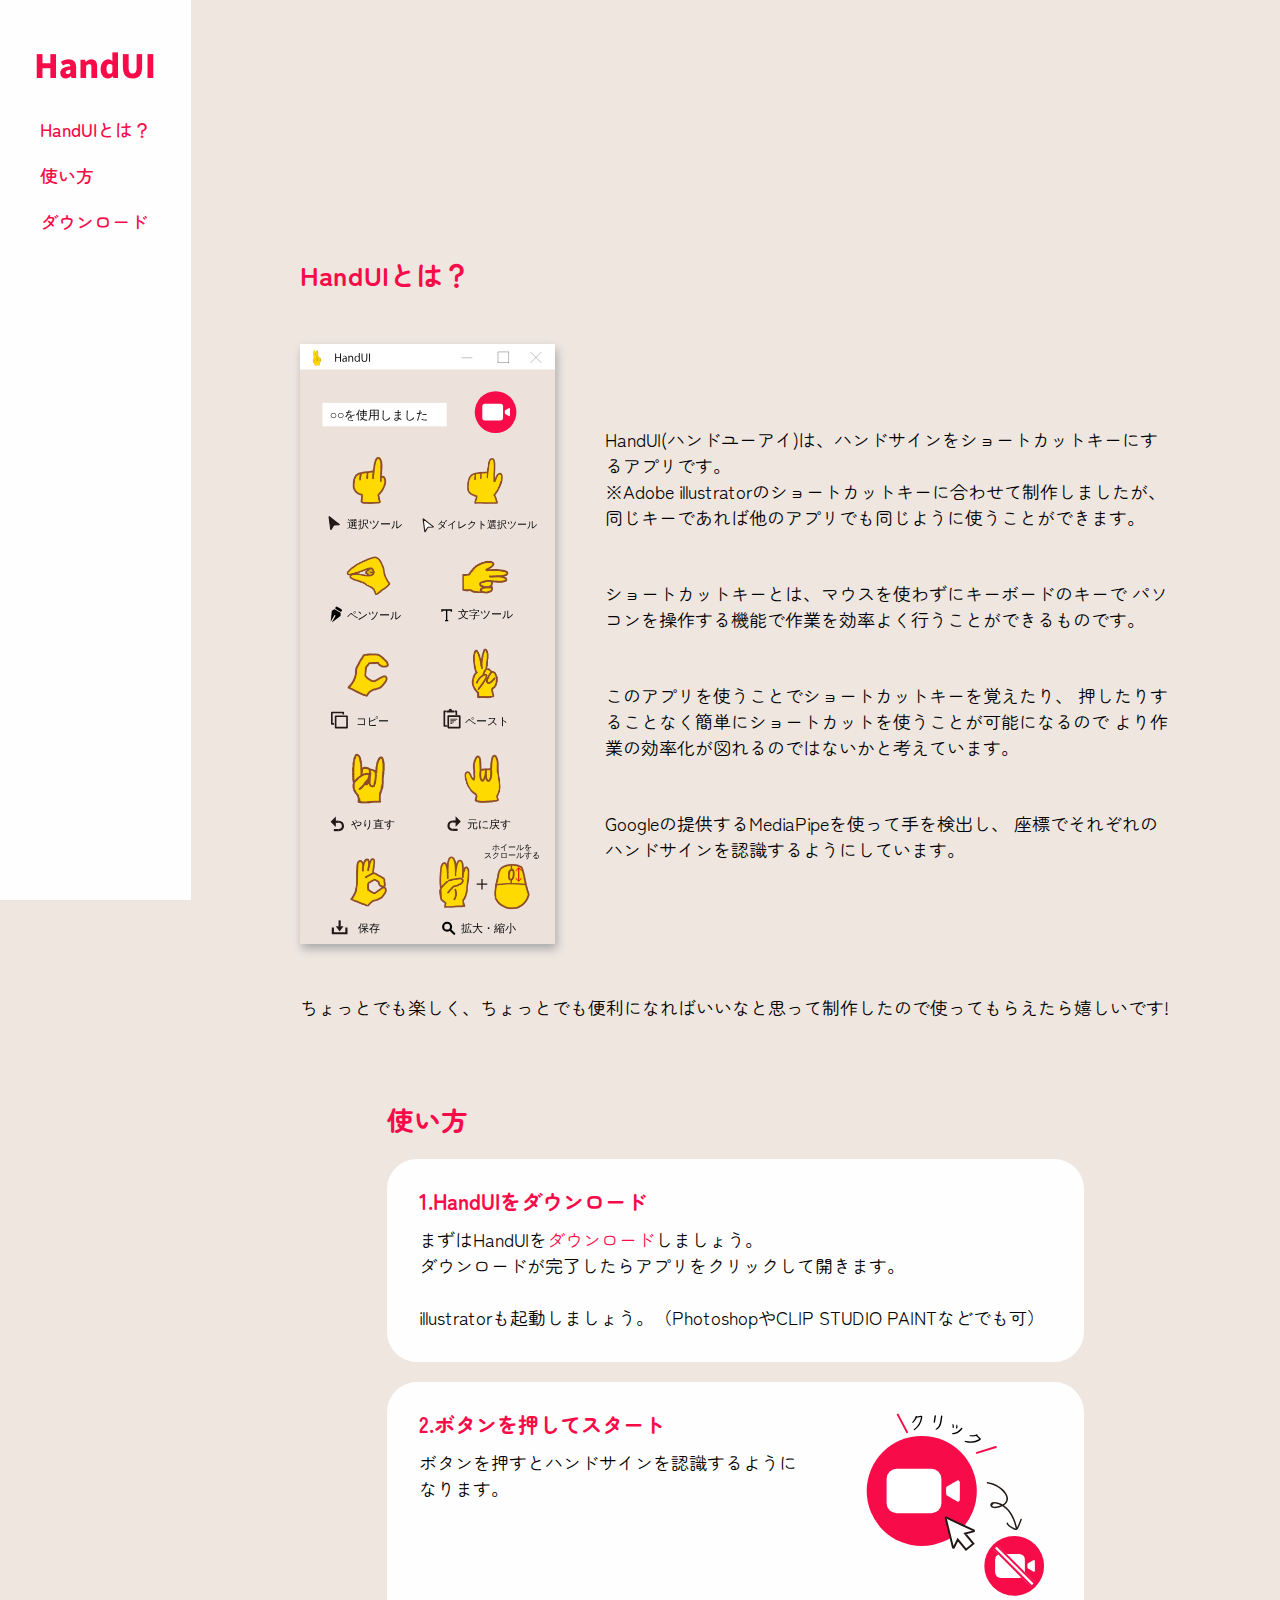
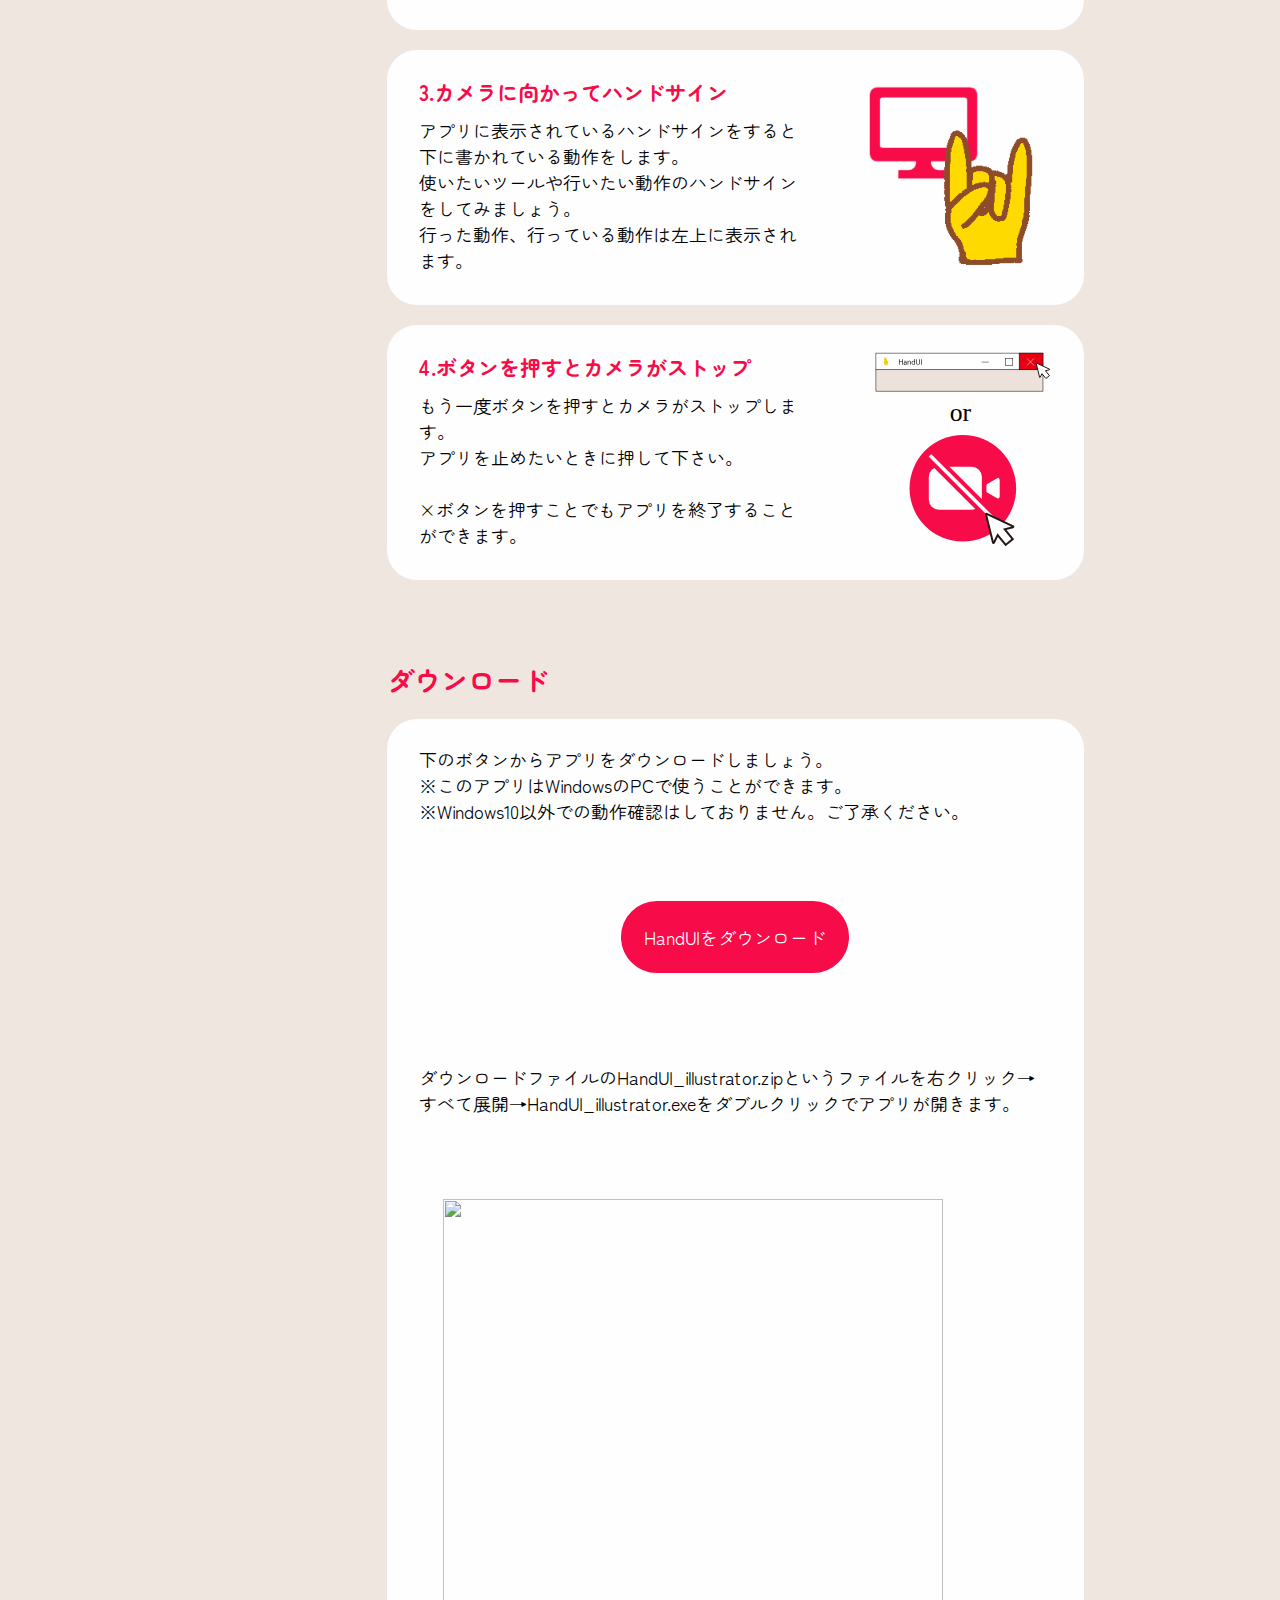
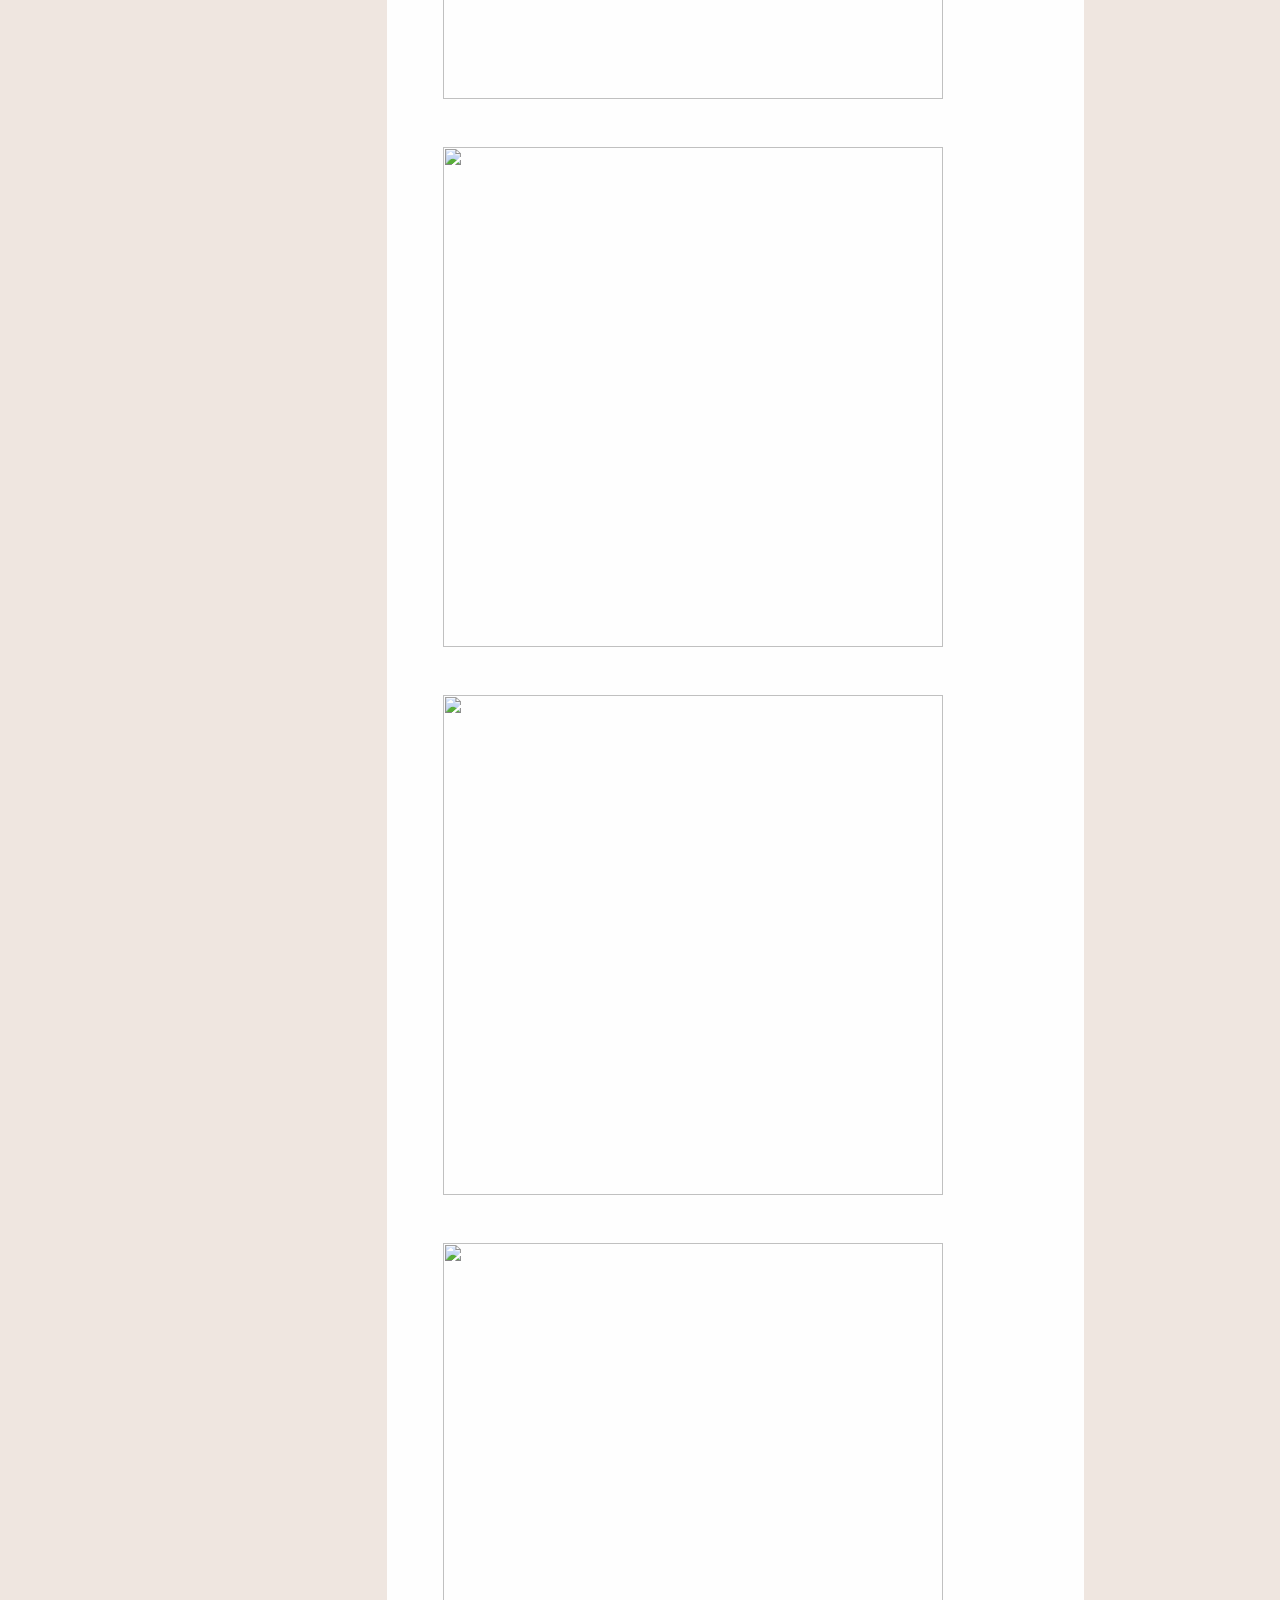
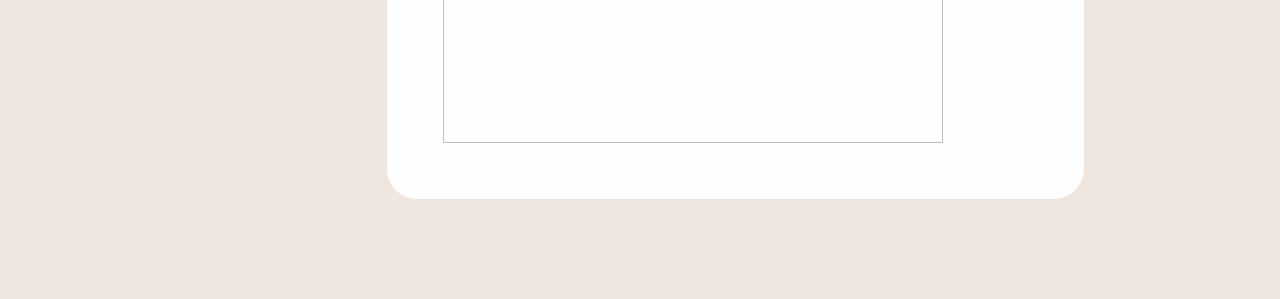
==== commit 1bb65d3b: "動画、アプリのファイルを最新のものに変更。スライダーを追加しました。" ====
--- a/index.html
+++ b/index.html
@@ -27,8 +27,7 @@
     </div>
     <main class="Main" id="Top">
       <div class="douga">
-        <img src="image/logo.png" alt="ロゴマーク" id="top_logo">
-        <video src="/pythonデモ動画_高画質.mp4" loop autoplay muted></video>
+        <video src="/HandUI_otonasi.mp4" loop autoplay muted></video>
       </div>
       <div class="about" id="About">
         <h2>HandUIとは？</h2>
@@ -47,7 +46,7 @@
             座標でそれぞれのハンドサインを認識するようにしています。</p>
           </div>
         </div>
-        <p>ちょっとでも楽しく、ちょっとでも便利になればいいなと思って制作したので使ってもらえたら嬉しいです。
+        <p class="hitokoto">ちょっとでも楽しく、ちょっとでも便利になればいいなと思って制作したので使ってもらえたら嬉しいです!
         </p>
       </div>
       <div class="use" id="Use">
@@ -90,28 +89,31 @@
         <h2>ダウンロード</h2>
         <div class="dl_box">
           <div class="dl_text">
-            <h3>1.ボタンを押してダウンロード</h3>
             <p>下のボタンからアプリをダウンロードしましょう。<br/>
             ※このアプリはWindowsのPCで使うことができます。<br/>
             ※Windows10以外での動作確認はしておりません。ご了承ください。</p>
-            <a class="dl_btn" href="/HandUI_illustrator.zip" download>HandUIをダウンロード</a>
+            <div class="dl_text">
+              <a class="dl_btn" href="/HandUI.zip" download>HandUIをダウンロード</a>
+            </div>
           </div>
           <div class="dl_text">
-            <h3>2.ダウンロードができたら</h3>
             <p>ダウンロードファイルのHandUI_illustrator.zipというファイルを右クリック→
             すべて展開→HandUI_illustrator.exeをダブルクリックでアプリが開きます。
-            <br/>
-            下のようなものが表示されたら詳細情報→実行ボタンを押してください。
             </p>
+          </div>
+          <div class="dl_text">
             <div class="slider">
               <div>
-                <img src="image/pen.png" id="use">
+                <img src="image/dl_01.svg" id="use" width="500px" height="500px">
               </div>
               <div>
-                <img src="image/bang.png" id="use">
+                <img src="image/dl_02.svg" id="use" width="500px" height="500px">
               </div>
               <div>
-                <img src="image/ok.png" id="use">
+                <img src="image/dl_03.svg" id="use" width="500px" height="500px">
+              </div>
+              <div>
+                <img src="image/dl_04.svg" id="use" width="500px" height="500px">
               </div>
             </div>
           </div>
@@ -132,7 +134,8 @@
 
   $(document).ready(function(){
     $('.slider').slick({
-
+      infinite: false,
+      dots: true
     });
   });
 </script>
